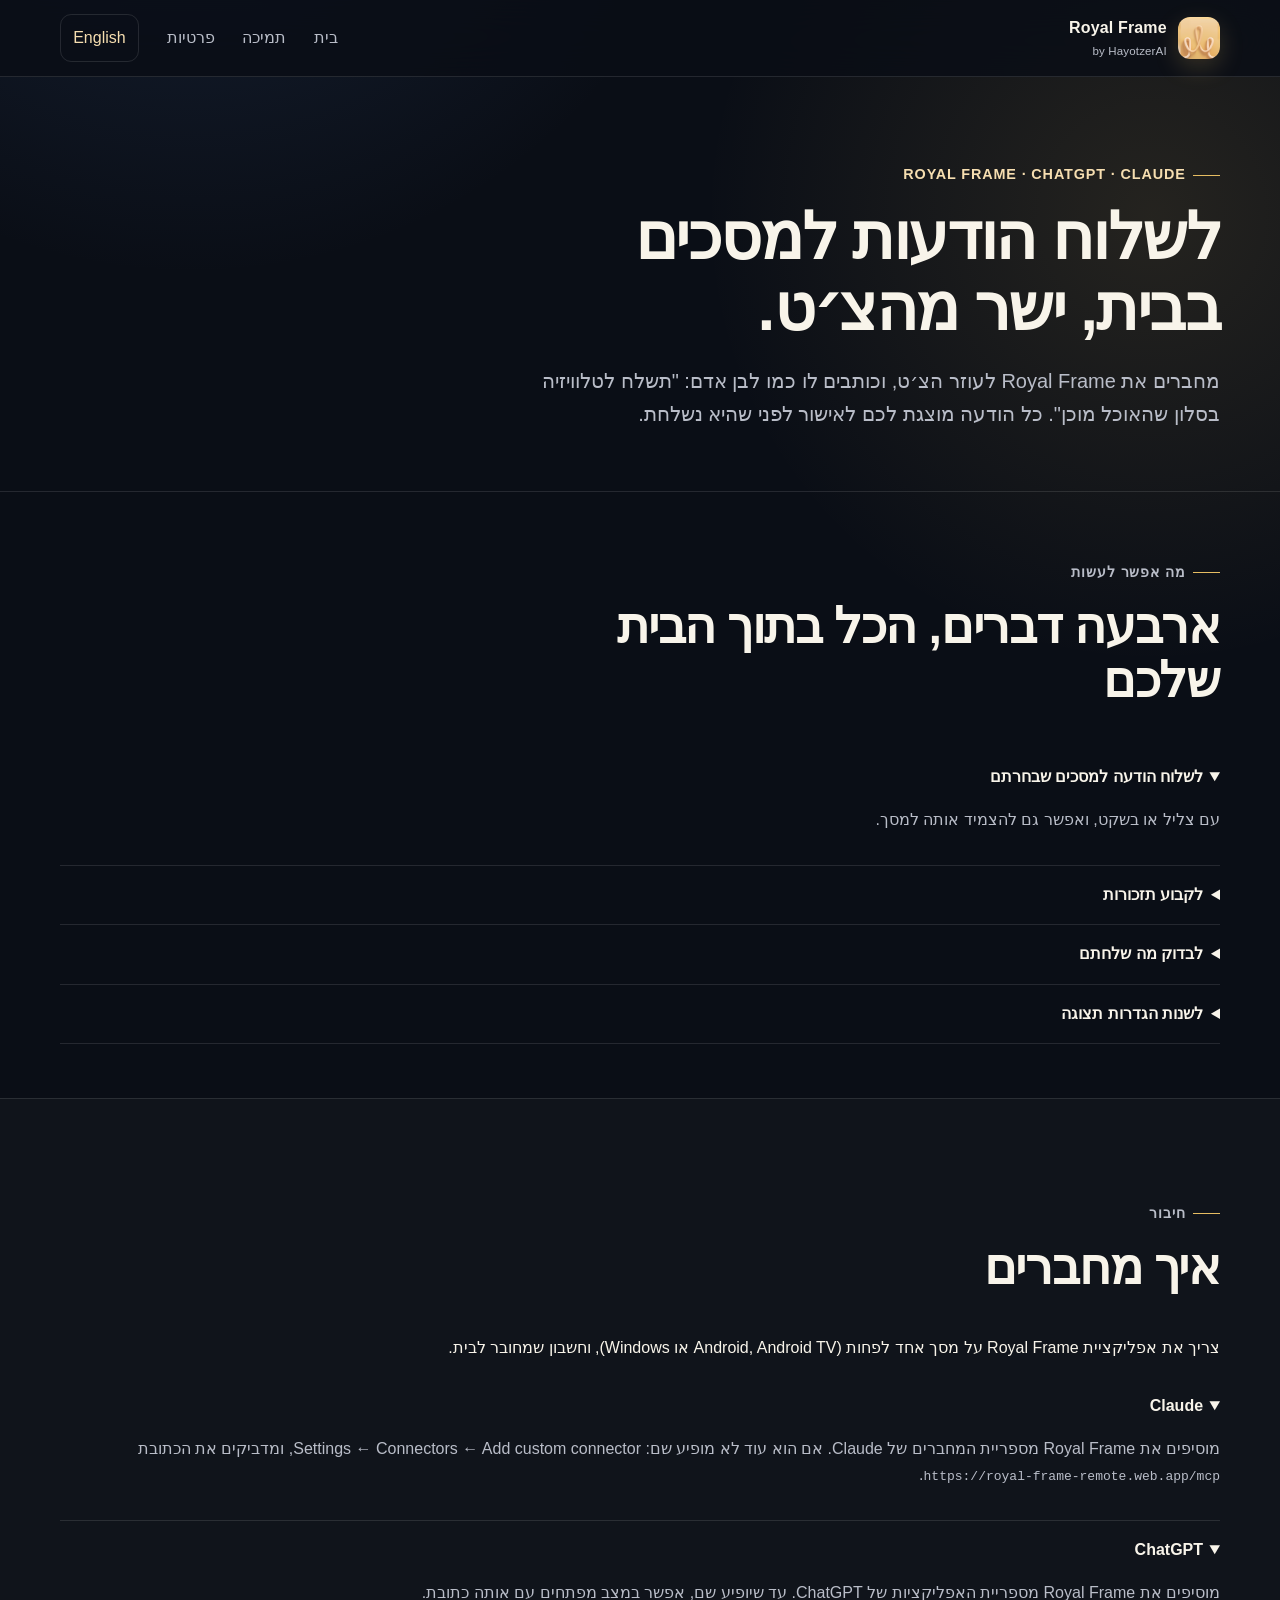
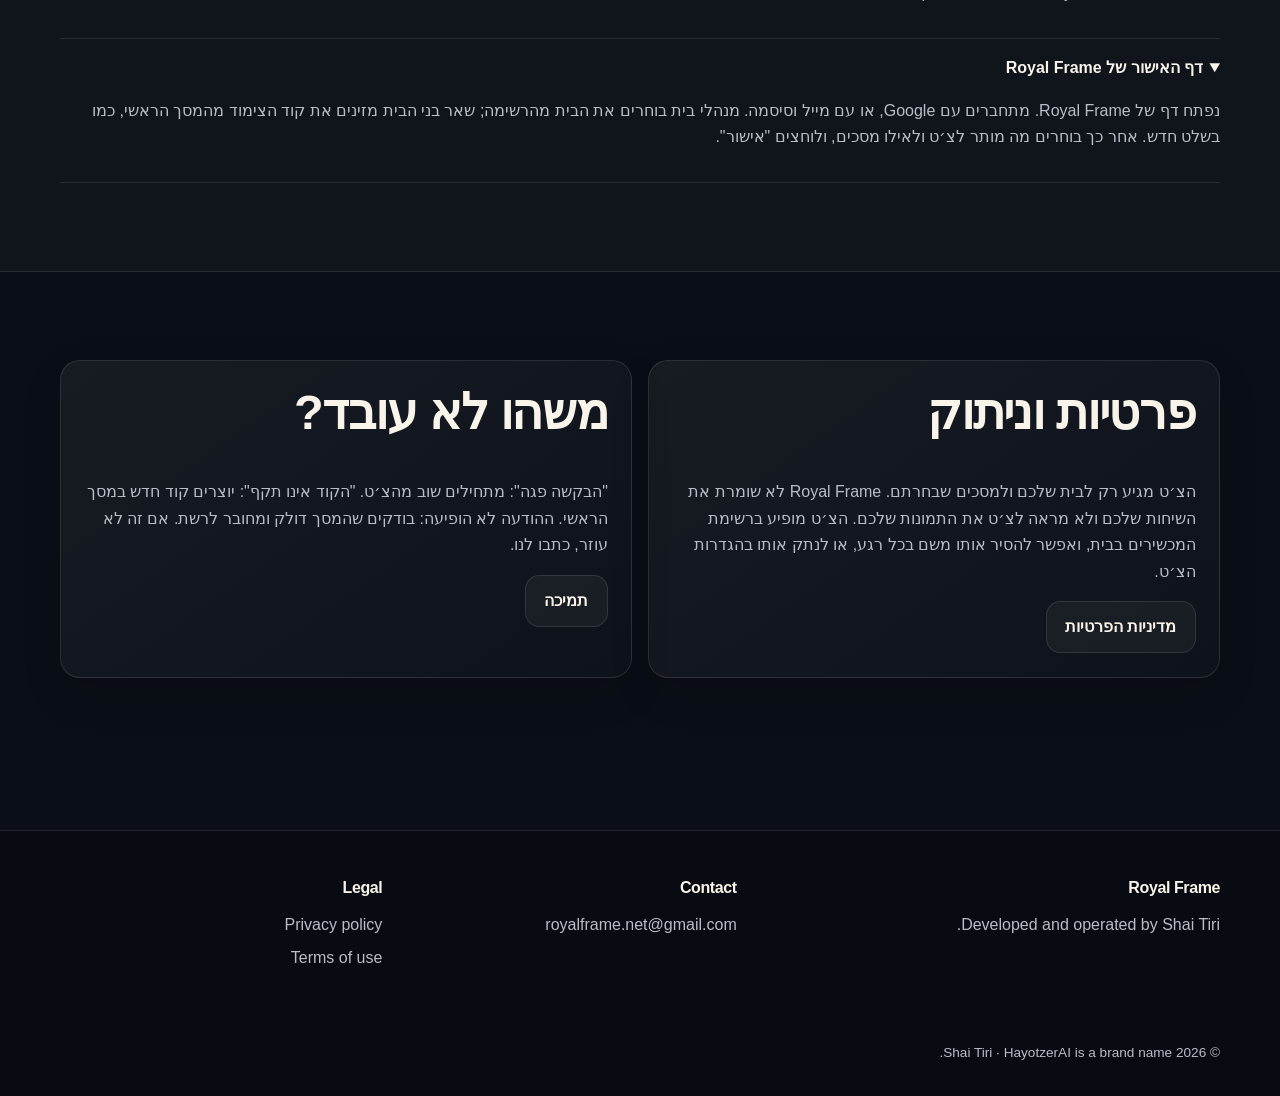
==== assistants.html @ be11fee8 "Add the chat assistants page (ChatGPT, Claude): setup, abilities, privacy, troubleshooting Co-Author" ====
<!doctype html>
<html lang="he" dir="rtl" data-language="he">
<head>
  <meta charset="utf-8"><meta name="viewport" content="width=device-width, initial-scale=1">
  <meta name="description" content="Connect Royal Frame to ChatGPT, Claude and other chat assistants: setup, what it can do, privacy and troubleshooting.">
  <meta name="theme-color" content="#0a0e16">
  <title>Royal Frame in chat assistants — עוזרי צ׳ט</title>
  <link rel="icon" href="assets/royal-frame-icon.png"><link rel="stylesheet" href="styles.css"><script src="site.js" defer></script>
</head>
<body>
  <a class="skip-link" href="#main">דלג לתוכן</a>
  <header class="site-header"><div class="nav-shell"><a class="brand" href="index.html"><img src="assets/royal-frame-icon.png" alt=""><span>Royal Frame<small>by HayotzerAI</small></span></a><nav class="nav-links"><a href="index.html"><span data-lang="he">בית</span><span data-lang="en">Home</span></a><a href="support.html"><span data-lang="he">תמיכה</span><span data-lang="en">Support</span></a><a href="privacy.html"><span data-lang="he">פרטיות</span><span data-lang="en">Privacy</span></a></nav><button class="language-button" type="button" data-language-toggle>English</button></div></header>
  <main id="main">
    <section class="page-hero"><div class="content-shell"><p class="eyebrow">Royal Frame · ChatGPT · Claude</p><h1 data-lang="he">לשלוח הודעות למסכים בבית, ישר מהצ׳ט.</h1><h1 data-lang="en">Send messages to the screens at home, right from the chat.</h1><p class="lead" data-lang="he">מחברים את Royal Frame לעוזר הצ׳ט, וכותבים לו כמו לבן אדם: "תשלח לטלוויזיה בסלון שהאוכל מוכן". כל הודעה מוצגת לכם לאישור לפני שהיא נשלחת.</p><p class="lead" data-lang="en">Connect Royal Frame to your chat assistant and ask in plain words: "Tell the living-room TV that dinner is ready". Every message is shown to you for approval before it is sent.</p></div></section>

    <section class="section compact"><div class="content-shell"><div class="section-heading"><p class="eyebrow"><span data-lang="he">מה אפשר לעשות</span><span data-lang="en">What it can do</span></p><h2 data-lang="he">ארבעה דברים, הכל בתוך הבית שלכם</h2><h2 data-lang="en">Four things, all inside your own Home</h2></div>
      <div class="faq">
        <details open><summary><span data-lang="he">לשלוח הודעה למסכים שבחרתם</span><span data-lang="en">Send a message to chosen screens</span></summary><p data-lang="he">עם צליל או בשקט, ואפשר גם להצמיד אותה למסך.</p><p data-lang="en">With a sound or silently, and optionally pinned.</p></details>
        <details><summary><span data-lang="he">לקבוע תזכורות</span><span data-lang="en">Schedule reminders</span></summary><p data-lang="he">הודעה שתופיע בזמן שבחרתם, עד 14 מועדים בבת אחת. למשל "כל בוקר השבוע בשמונה". אפשר גם להשתמש באירועים מהיומן שלכם בצ׳ט.</p><p data-lang="en">A message that appears at the times you choose, up to 14 at once, such as "every morning this week at eight". Times can also come from your own calendar in the chat.</p></details>
        <details><summary><span data-lang="he">לבדוק מה שלחתם</span><span data-lang="en">Check what you sent</span></summary><p data-lang="he">חיפוש וקריאה של ההודעות שאתם שלחתם, והאם הן הוצגו.</p><p data-lang="en">Search and read the messages you sent, and whether they were displayed.</p></details>
        <details><summary><span data-lang="he">לשנות הגדרות תצוגה</span><span data-lang="en">Change display settings</span></summary><p data-lang="he">למשל ערבוב תמונות או עובי המסגרת. רק אם אישרתם את זה בחיבור.</p><p data-lang="en">Such as shuffle or frame thickness, only if you allowed it when connecting.</p></details>
      </div>
    </div></section>

    <section class="section alt"><div class="content-shell"><div class="section-heading"><p class="eyebrow"><span data-lang="he">חיבור</span><span data-lang="en">Setup</span></p><h2 data-lang="he">איך מחברים</h2><h2 data-lang="en">How to connect</h2></div>
      <p data-lang="he">צריך את אפליקציית Royal Frame על מסך אחד לפחות (Android, Android TV או Windows), וחשבון שמחובר לבית.</p><p data-lang="en">You need the Royal Frame app on at least one screen (Android, Android TV or Windows) and an account that belongs to a Home.</p>
      <div class="faq">
        <details open><summary>Claude</summary><p data-lang="he">מוסיפים את Royal Frame מספריית המחברים של Claude. אם הוא עוד לא מופיע שם: Settings ← Connectors ← Add custom connector, ומדביקים את הכתובת <code dir="ltr">https://royal-frame-remote.web.app/mcp</code>.</p><p data-lang="en">Add Royal Frame from Claude's connector directory. If it is not listed yet: Settings → Connectors → Add custom connector, and paste <code>https://royal-frame-remote.web.app/mcp</code>.</p></details>
        <details open><summary>ChatGPT</summary><p data-lang="he">מוסיפים את Royal Frame מספריית האפליקציות של ChatGPT. עד שיופיע שם, אפשר במצב מפתחים עם אותה כתובת.</p><p data-lang="en">Add Royal Frame from ChatGPT's app directory. Until it is listed there, developer mode works with the same address.</p></details>
        <details open><summary><span data-lang="he">דף האישור של Royal Frame</span><span data-lang="en">The Royal Frame approval page</span></summary><p data-lang="he">נפתח דף של Royal Frame. מתחברים עם Google, או עם מייל וסיסמה. מנהלי בית בוחרים את הבית מהרשימה; שאר בני הבית מזינים את קוד הצימוד מהמסך הראשי, כמו בשלט חדש. אחר כך בוחרים מה מותר לצ׳ט ולאילו מסכים, ולוחצים "אישור".</p><p data-lang="en">A Royal Frame page opens. Sign in with Google, or with email and password. Home managers pick their Home from the list; other members enter the pairing code from the main screen, as with a new remote. Then choose what the chat may do and which screens it may reach, and press Allow.</p></details>
      </div>
    </div></section>

    <section class="section"><div class="content-shell split-panel">
      <div class="card"><h2 data-lang="he">פרטיות וניתוק</h2><h2 data-lang="en">Privacy and disconnecting</h2><p data-lang="he">הצ׳ט מגיע רק לבית שלכם ולמסכים שבחרתם. Royal Frame לא שומרת את השיחות שלכם ולא מראה לצ׳ט את התמונות שלכם. הצ׳ט מופיע ברשימת המכשירים בבית, ואפשר להסיר אותו משם בכל רגע, או לנתק אותו בהגדרות הצ׳ט.</p><p data-lang="en">The chat reaches only your Home and the screens you chose. Royal Frame does not keep your conversations or show your photos to the chat. The chat appears in your Home's device list, where you can remove it at any time, or disconnect it in the chat's settings.</p><a class="button" href="privacy.html#assistants"><span data-lang="he">מדיניות הפרטיות</span><span data-lang="en">Privacy policy</span></a></div>
      <div class="card"><h2 data-lang="he">משהו לא עובד?</h2><h2 data-lang="en">Something not working?</h2><p data-lang="he">"הבקשה פגה": מתחילים שוב מהצ׳ט. "הקוד אינו תקף": יוצרים קוד חדש במסך הראשי. ההודעה לא הופיעה: בודקים שהמסך דולק ומחובר לרשת. אם זה לא עוזר, כתבו לנו.</p><p data-lang="en">"Request expired": start again from the chat. "Code not valid": create a new code on the main screen. Message did not appear: check that the screen is on and online. If that does not help, write to us.</p><a class="button" href="support.html"><span data-lang="he">תמיכה</span><span data-lang="en">Support</span></a></div>
    </div></section>
  </main>
  <footer class="site-footer"><div class="content-shell footer-grid"><div><h3>Royal Frame</h3><p class="muted">Developed and operated by Shai Tiri.</p></div><div><h3>Contact</h3><a href="mailto:royalframe.net@gmail.com">royalframe.net@gmail.com</a></div><div><h3>Legal</h3><a href="privacy.html">Privacy policy</a><a href="terms.html">Terms of use</a></div></div><div class="content-shell footer-note">© <span data-year>2026</span> Shai Tiri · HayotzerAI is a brand name.</div></footer>
</body>
</html>
---- styles.css ----
:root {
  color-scheme: dark;
  --ink: #f8f4ea;
  --muted: #b9bdc8;
  --surface: #151b27;
  --surface-2: #1c2433;
  --line: rgba(255, 255, 255, 0.11);
  --gold: #e6bd62;
  --gold-soft: #f6deb0;
  --blue: #83b9ff;
  --success: #75dda0;
  --shadow: 0 24px 80px rgba(0, 0, 0, 0.38);
}

* { box-sizing: border-box; }

html { scroll-behavior: smooth; }

body {
  margin: 0;
  min-width: 320px;
  background:
    radial-gradient(circle at 15% -10%, rgba(71, 108, 170, 0.24), transparent 34rem),
    radial-gradient(circle at 90% 8%, rgba(230, 189, 98, 0.12), transparent 28rem),
    #0a0e16;
  color: var(--ink);
  font-family: Inter, "Segoe UI", Arial, sans-serif;
  line-height: 1.65;
}

a { color: inherit; }
img { max-width: 100%; display: block; }
button, input, textarea, select { font: inherit; }

.skip-link {
  position: fixed;
  inset-inline-start: 1rem;
  top: -5rem;
  z-index: 100;
  padding: 0.7rem 1rem;
  border-radius: 0.6rem;
  background: var(--gold);
  color: #171006;
}

.skip-link:focus { top: 1rem; }

.site-header {
  position: sticky;
  top: 0;
  z-index: 20;
  border-bottom: 1px solid var(--line);
  background: rgba(10, 14, 22, 0.84);
  backdrop-filter: blur(18px);
}

.nav-shell,
.content-shell {
  width: min(1160px, calc(100% - 2rem));
  margin-inline: auto;
}

.nav-shell {
  min-height: 76px;
  display: flex;
  align-items: center;
  gap: 1rem;
}

.brand {
  display: inline-flex;
  align-items: center;
  gap: 0.7rem;
  margin-inline-end: auto;
  text-decoration: none;
  font-weight: 760;
  letter-spacing: 0.01em;
}

.brand img {
  width: 42px;
  height: 42px;
  border-radius: 12px;
  box-shadow: 0 8px 25px rgba(230, 189, 98, 0.2);
}

.brand small {
  display: block;
  color: var(--muted);
  font-size: 0.72rem;
  font-weight: 500;
}

.nav-links {
  display: flex;
  align-items: center;
  gap: 0.2rem;
}

.nav-links a,
.language-button {
  padding: 0.6rem 0.76rem;
  border: 0;
  border-radius: 0.7rem;
  background: transparent;
  color: var(--muted);
  text-decoration: none;
  cursor: pointer;
}

.nav-links a:hover,
.nav-links a:focus-visible,
.language-button:hover,
.language-button:focus-visible {
  background: rgba(255, 255, 255, 0.07);
  color: var(--ink);
  outline: none;
}

.language-button {
  border: 1px solid var(--line);
  color: var(--gold-soft);
}

.hero {
  padding: clamp(3.6rem, 8vw, 7.2rem) 0 4.5rem;
  overflow: hidden;
}

.hero-grid {
  display: grid;
  grid-template-columns: 0.9fr 1.1fr;
  align-items: center;
  gap: clamp(2rem, 5vw, 5rem);
}

.eyebrow {
  display: inline-flex;
  align-items: center;
  gap: 0.45rem;
  color: var(--gold-soft);
  font-size: 0.9rem;
  font-weight: 700;
  letter-spacing: 0.06em;
  text-transform: uppercase;
}

.eyebrow::before {
  width: 1.7rem;
  height: 1px;
  background: var(--gold);
  content: "";
}

h1, h2, h3 {
  margin-top: 0;
  line-height: 1.12;
  letter-spacing: -0.025em;
}

h1 {
  max-width: 13ch;
  margin-bottom: 1.25rem;
  font-size: clamp(2.7rem, 6vw, 5.6rem);
}

h2 { font-size: clamp(2rem, 3.8vw, 3.2rem); }
h3 { font-size: 1.2rem; }

.lead {
  max-width: 62ch;
  color: var(--muted);
  font-size: clamp(1.05rem, 1.7vw, 1.25rem);
}

.hero-actions,
.inline-actions {
  display: flex;
  flex-wrap: wrap;
  gap: 0.8rem;
  margin-top: 1.8rem;
}

.button {
  display: inline-flex;
  align-items: center;
  justify-content: center;
  min-height: 48px;
  padding: 0.75rem 1.15rem;
  border: 1px solid var(--line);
  border-radius: 0.9rem;
  background: rgba(255, 255, 255, 0.045);
  color: var(--ink);
  font-weight: 700;
  text-decoration: none;
  transition: transform 150ms ease, border-color 150ms ease, background 150ms ease;
}

.button:hover,
.button:focus-visible {
  transform: translateY(-2px);
  border-color: rgba(230, 189, 98, 0.7);
  outline: none;
}

.button.primary {
  border-color: transparent;
  background: linear-gradient(135deg, #f1d486, #d69c36);
  color: #211707;
  box-shadow: 0 12px 35px rgba(214, 156, 54, 0.2);
}

.hero-art {
  position: relative;
  padding: 0.7rem;
  border: 1px solid rgba(230, 189, 98, 0.25);
  border-radius: 1.8rem;
  background: linear-gradient(145deg, rgba(255,255,255,0.09), rgba(255,255,255,0.025));
  box-shadow: var(--shadow);
  transform: rotate(1deg);
}

.hero-art::after {
  position: absolute;
  inset: 0.7rem;
  border: 1px solid rgba(255, 255, 255, 0.18);
  border-radius: 1.25rem;
  pointer-events: none;
  content: "";
}

.hero-art img {
  width: 100%;
  aspect-ratio: 2 / 1;
  border-radius: 1.25rem;
  object-fit: cover;
}

.platform-strip {
  display: grid;
  grid-template-columns: repeat(3, 1fr);
  gap: 1px;
  overflow: hidden;
  margin-top: 2rem;
  border: 1px solid var(--line);
  border-radius: 1rem;
  background: var(--line);
}

.platform-strip span {
  padding: 0.9rem;
  background: rgba(12, 17, 27, 0.92);
  text-align: center;
  color: var(--muted);
  font-size: 0.9rem;
}

.download-section {
  position: relative;
  border-top: 1px solid var(--line);
  background:
    radial-gradient(circle at 20% 10%, rgba(230, 189, 98, 0.1), transparent 26rem),
    linear-gradient(180deg, rgba(255,255,255,0.025), rgba(255,255,255,0));
}

.download-heading { max-width: 790px; }

.beta-notice {
  display: grid;
  grid-template-columns: auto 1fr;
  align-items: start;
  gap: 0.85rem;
  margin: 0 0 1.2rem;
  padding: 1rem 1.15rem;
  border: 1px solid rgba(131, 185, 255, 0.26);
  border-radius: 1rem;
  background: rgba(131, 185, 255, 0.07);
}

.beta-notice p { margin: 0.2rem 0 0; color: var(--muted); }

.beta-dot {
  width: 0.72rem;
  height: 0.72rem;
  margin-top: 0.42rem;
  border-radius: 50%;
  background: var(--blue);
  box-shadow: 0 0 0 5px rgba(131, 185, 255, 0.12);
}

.short-link-panel {
  display: grid;
  grid-template-columns: auto 1fr;
  align-items: center;
  gap: 1.15rem;
  margin: 0 0 1.2rem;
  padding: 1rem 1.15rem;
  border: 1px solid rgba(230, 189, 98, 0.28);
  border-radius: 1rem;
  background: rgba(230, 189, 98, 0.07);
}

.short-link-qr {
  width: 132px;
  height: 132px;
  padding: 6px;
  border-radius: 0.75rem;
  background: #ffffff;
}

.short-link-label {
  margin: 0;
  color: var(--gold-soft);
  font-size: 0.78rem;
  font-weight: 800;
  letter-spacing: 0.12em;
  text-transform: uppercase;
}

.short-link-url {
  display: inline-block;
  margin: 0.2rem 0 0.35rem;
  color: var(--ink);
  font-size: clamp(1.5rem, 4vw, 2.1rem);
  font-weight: 800;
  text-underline-offset: 0.2em;
  overflow-wrap: anywhere;
}

.short-link-panel p:not(.short-link-label) { margin: 0; color: var(--muted); }

.download-grid {
  display: grid;
  grid-template-columns: repeat(2, minmax(0, 1fr));
  gap: 1rem;
}

.download-card {
  position: relative;
  display: flex;
  min-height: 100%;
  flex-direction: column;
  overflow: hidden;
  padding: clamp(1.35rem, 3vw, 2rem);
  border: 1px solid var(--line);
  border-radius: 1.45rem;
  background:
    linear-gradient(145deg, rgba(255,255,255,0.075), rgba(255,255,255,0.018)),
    var(--surface);
  box-shadow: 0 18px 50px rgba(0, 0, 0, 0.2);
}

.download-card::before {
  position: absolute;
  inset: 0 0 auto;
  height: 3px;
  background: linear-gradient(90deg, var(--card-accent, var(--gold)), transparent 78%);
  content: "";
}

.windows-card { --card-accent: #69aaf8; }
.apple-card { --card-accent: #e8e8eb; }
.android-card { --card-accent: #76d6a4; }
.tv-card { --card-accent: #e6bd62; }

.download-card-top {
  display: flex;
  align-items: center;
  gap: 0.8rem;
  margin-bottom: 1.25rem;
}

.platform-icon {
  width: 3.5rem;
  height: 3.5rem;
  display: grid;
  place-items: center;
  border: 1px solid rgba(255,255,255,0.1);
  border-radius: 1rem;
  background: rgba(255,255,255,0.05);
  color: var(--card-accent, var(--gold));
}

.platform-icon svg {
  width: 2rem;
  height: 2rem;
  fill: currentColor;
}

.platform-wordmark {
  width: 9rem;
  padding-inline: 0.75rem;
}

.platform-wordmark img {
  width: 100%;
  max-height: 2rem;
  object-fit: contain;
}

.platform-kicker {
  color: var(--card-accent, var(--gold-soft));
  font-size: 0.78rem;
  font-weight: 800;
  letter-spacing: 0.12em;
  text-transform: uppercase;
}

.download-card h3 { margin-bottom: 0.65rem; font-size: clamp(1.4rem, 2.5vw, 1.85rem); }
.download-card > p { margin-top: 0; color: var(--muted); }

.download-actions {
  display: flex;
  align-items: center;
  flex-wrap: wrap;
  gap: 0.9rem;
  margin-top: auto;
  padding-top: 1rem;
}

.download-actions .button { min-height: 46px; }

.text-link {
  color: var(--gold-soft);
  font-weight: 700;
  text-underline-offset: 0.24em;
}

.text-link:hover,
.text-link:focus-visible { color: var(--ink); }

/* The iPhone Home Screen guide: each step shows the button to look for before naming it. The art is
 * direction-neutral, because Safari places its buttons differently between layouts and versions. */
.ios-guide {
  margin-top: 1.1rem;
  padding-top: 1rem;
  border-top: 1px solid var(--line);
}
.ios-guide-title { margin: 0 0 0.8rem; color: var(--gold-soft); font-weight: 800; }
.ios-steps { margin: 0; padding-inline-start: 1.3rem; }
.ios-steps li { margin-bottom: 1rem; }
.ios-steps li::marker { color: var(--gold); font-weight: 800; }
.ios-steps p { margin: 0.35rem 0 0; color: var(--muted); }
.ios-art { display: flex; align-items: center; flex-wrap: wrap; gap: 0.6rem; }
.ios-art svg { width: 1.25rem; height: 1.25rem; fill: none; stroke: currentColor; stroke-width: 2;
  stroke-linecap: round; stroke-linejoin: round; }
.ios-key {
  width: 2.5rem;
  height: 2.5rem;
  display: grid;
  place-items: center;
  border: 1px solid rgba(230, 189, 98, 0.45);
  border-radius: 0.8rem;
  background: rgba(230, 189, 98, 0.1);
  color: var(--gold);
  font-size: 1.35rem;
  line-height: 1;
}
.ios-arrow { color: var(--muted); }
html[dir="rtl"] .ios-arrow { transform: scaleX(-1); }
.ios-row {
  display: inline-flex;
  align-items: center;
  gap: 0.6rem;
  padding: 0.5rem 0.8rem;
  border: 1px solid rgba(230, 189, 98, 0.45);
  border-radius: 0.8rem;
  background: var(--surface-2);
  color: var(--ink, #fff);
  font-size: 0.92rem;
}
.ios-switch { position: relative; width: 2.6rem; height: 1.55rem; border-radius: 999px; background: #34c759; }
.ios-switch::after {
  position: absolute;
  top: 0.12rem;
  inset-inline-end: 0.12rem;
  width: 1.31rem;
  height: 1.31rem;
  border-radius: 50%;
  background: #fff;
  content: "";
}
.ios-icon { width: 2.75rem; height: 2.75rem; border-radius: 0.7rem; }
.ios-icon-name { color: var(--muted); font-size: 0.85rem; }
.install-notes {
  margin-top: 1rem;
  padding-top: 1rem;
  border-top: 1px solid var(--line);
}

.install-notes summary {
  color: var(--gold-soft);
  font-weight: 750;
  cursor: pointer;
}

.install-notes ol {
  margin: 0.85rem 0 0;
  padding-inline-start: 1.3rem;
  color: var(--muted);
}

.install-notes li + li { margin-top: 0.4rem; }

.account-tip {
  margin: 0.9rem 0 0;
  padding: 0.75rem 0.85rem;
  border-radius: 0.75rem;
  background: rgba(230, 189, 98, 0.08);
  color: var(--gold-soft) !important;
}

.android-one-app {
  max-width: 900px;
  margin: 1.2rem auto 0;
  padding: 0.95rem 1.1rem;
  border-inline-start: 3px solid var(--success);
  border-radius: 0.75rem;
  background: rgba(117, 221, 160, 0.06);
  color: var(--muted);
}

.section { padding: 5.5rem 0; }
.section.compact { padding: 3.4rem 0; }
.section.alt { border-block: 1px solid var(--line); background: rgba(255, 255, 255, 0.025); }

.section-heading {
  max-width: 720px;
  margin-bottom: 2.3rem;
}

.section-heading p { color: var(--muted); }

.card-grid {
  display: grid;
  grid-template-columns: repeat(3, 1fr);
  gap: 1rem;
}

.card {
  padding: 1.45rem;
  border: 1px solid var(--line);
  border-radius: 1.25rem;
  background: linear-gradient(145deg, rgba(255,255,255,0.055), rgba(255,255,255,0.018));
  box-shadow: 0 16px 40px rgba(0, 0, 0, 0.12);
}

.card-icon {
  width: 2.65rem;
  height: 2.65rem;
  display: grid;
  place-items: center;
  margin-bottom: 1rem;
  border-radius: 0.8rem;
  background: rgba(230, 189, 98, 0.12);
  color: var(--gold-soft);
  font-size: 1.25rem;
}

.card p,
.muted { color: var(--muted); }

.split-panel {
  display: grid;
  grid-template-columns: 1fr 1fr;
  gap: 1rem;
}

.statement {
  padding: clamp(1.5rem, 4vw, 3rem);
  border: 1px solid rgba(230, 189, 98, 0.24);
  border-radius: 1.5rem;
  background: linear-gradient(135deg, rgba(230, 189, 98, 0.1), rgba(83, 131, 201, 0.08));
}

.statement strong { color: var(--gold-soft); }

.page-hero {
  padding: 4.5rem 0 2.5rem;
  border-bottom: 1px solid var(--line);
}

.page-hero h1 { max-width: 18ch; font-size: clamp(2.5rem, 5vw, 4.8rem); }

.legal-layout {
  display: grid;
  grid-template-columns: minmax(0, 1fr) 260px;
  align-items: start;
  gap: 2.2rem;
}

.legal-copy {
  max-width: 830px;
  padding: 2rem;
  border: 1px solid var(--line);
  border-radius: 1.3rem;
  background: rgba(255, 255, 255, 0.025);
}

.legal-copy h2 {
  margin-top: 2.5rem;
  font-size: 1.45rem;
}

.legal-copy h2:first-child { margin-top: 0; }
.legal-copy li + li { margin-top: 0.45rem; }

.legal-nav {
  position: sticky;
  top: 98px;
  padding: 1rem;
  border: 1px solid var(--line);
  border-radius: 1rem;
  background: rgba(255, 255, 255, 0.025);
}

.legal-nav a {
  display: block;
  padding: 0.45rem;
  border-radius: 0.45rem;
  color: var(--muted);
  text-decoration: none;
}

.legal-nav a:hover { color: var(--ink); background: rgba(255,255,255,0.05); }

.contact-card {
  display: grid;
  grid-template-columns: auto 1fr;
  gap: 1rem;
  align-items: center;
  padding: 1.4rem;
  border: 1px solid rgba(117, 221, 160, 0.25);
  border-radius: 1.25rem;
  background: rgba(117, 221, 160, 0.06);
}

.contact-card .card-icon { margin: 0; }

.faq details {
  border-bottom: 1px solid var(--line);
  padding: 1rem 0;
}

.faq summary {
  cursor: pointer;
  font-weight: 700;
}

.faq details p { color: var(--muted); }

.notice {
  padding: 1rem 1.1rem;
  border-inline-start: 3px solid var(--gold);
  border-radius: 0.6rem;
  background: rgba(230, 189, 98, 0.08);
  color: var(--gold-soft);
}

.site-footer {
  margin-top: 4rem;
  border-top: 1px solid var(--line);
  background: rgba(0, 0, 0, 0.18);
}

.footer-grid {
  display: grid;
  grid-template-columns: 1.4fr 1fr 1fr;
  gap: 2rem;
  padding: 3rem 0;
}

.footer-grid h3 { font-size: 1rem; }
.footer-grid a { display: block; margin: 0.4rem 0; color: var(--muted); text-decoration: none; }
.footer-grid a:hover { color: var(--ink); }
.footer-note { padding: 1rem 0 2rem; color: var(--muted); font-size: 0.85rem; }

[data-lang="en"] { display: none; }
html[data-language="en"] [data-lang="he"] { display: none; }
html[data-language="en"] [data-lang="en"] { display: revert; }

@media (max-width: 900px) {
  .hero-grid,
  .split-panel,
  .legal-layout { grid-template-columns: 1fr; }
  .card-grid { grid-template-columns: repeat(2, 1fr); }
  .download-grid { grid-template-columns: 1fr; }
  .legal-nav { position: static; order: -1; }
  .legal-nav a { display: inline-block; }
}

@media (max-width: 720px) {
  .nav-shell { min-height: 66px; flex-wrap: wrap; padding-block: 0.65rem; }
  .brand { width: calc(100% - 5rem); }
  .nav-links { width: 100%; overflow-x: auto; padding-bottom: 0.15rem; }
  .nav-links a { white-space: nowrap; }
  .card-grid,
  .footer-grid { grid-template-columns: 1fr; }
  .hero { padding-top: 3rem; }
  .hero-art { transform: none; }
  .platform-strip { grid-template-columns: 1fr; }
  .short-link-panel { grid-template-columns: 1fr; justify-items: center; text-align: center; }
  .legal-copy { padding: 1.2rem; }
}

@media (prefers-reduced-motion: reduce) {
  *, *::before, *::after { scroll-behavior: auto !important; transition: none !important; }
}
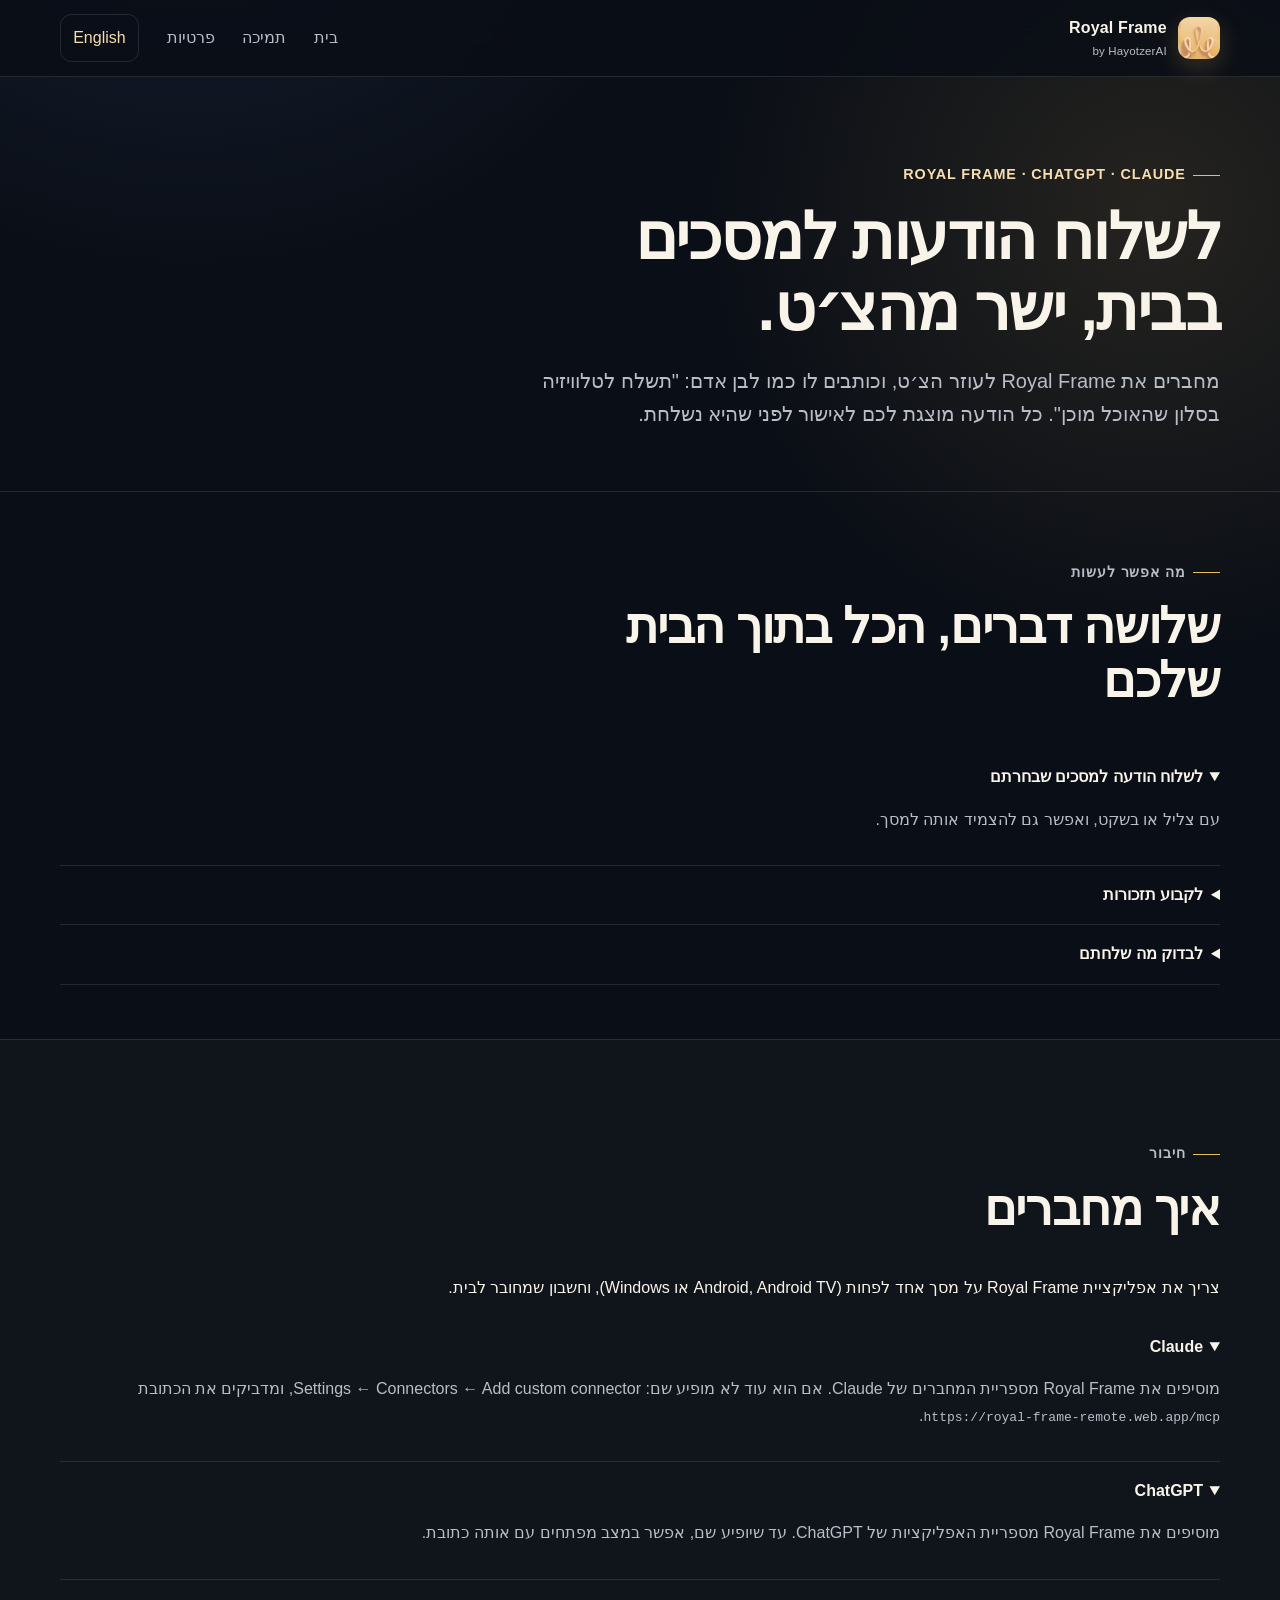
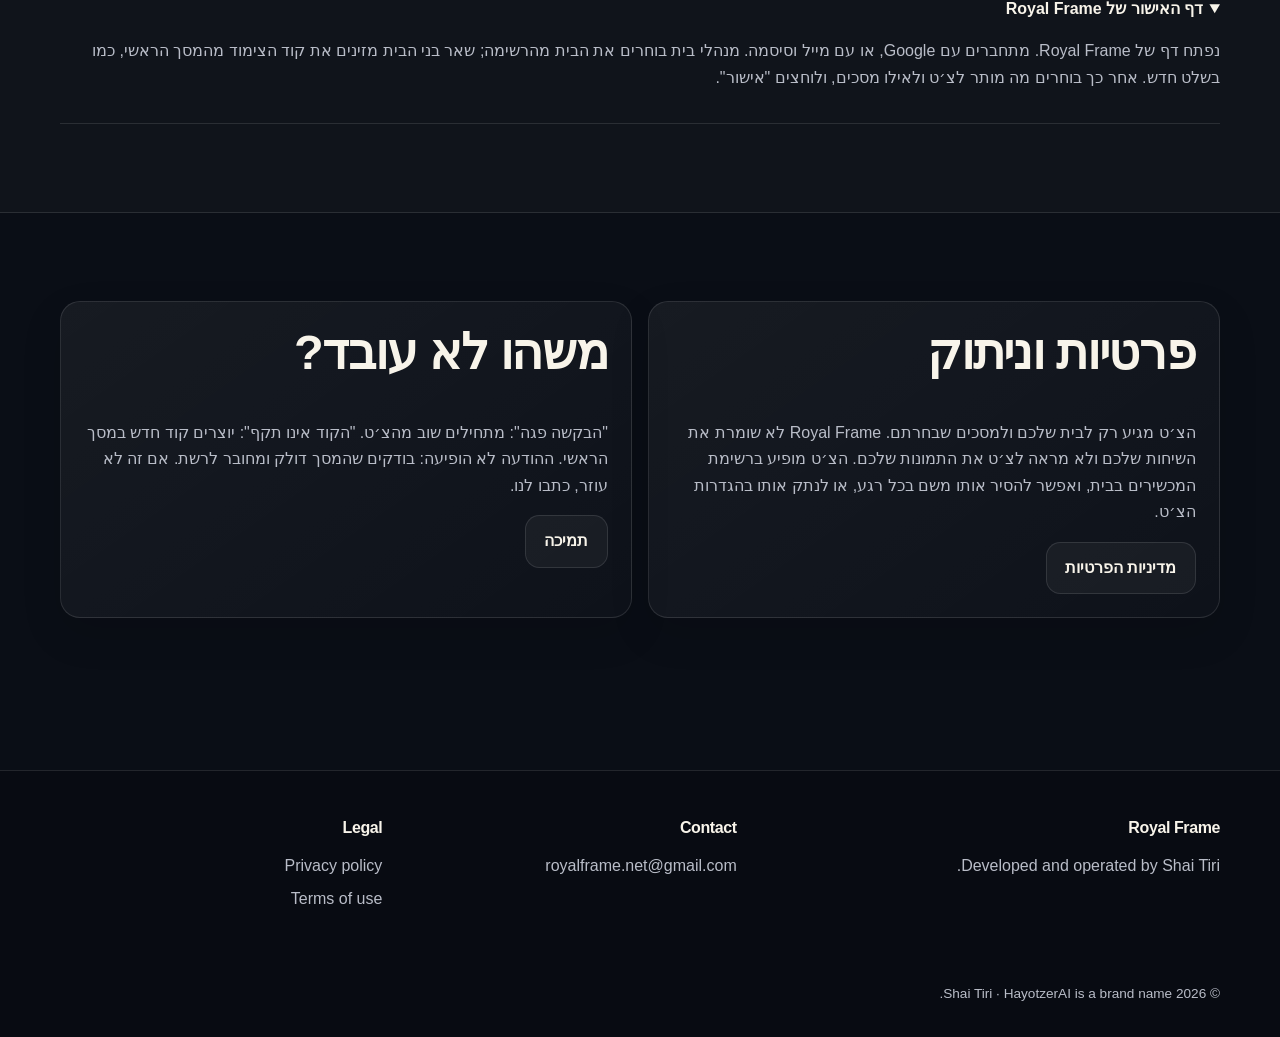
==== commit 195c2448: "Assistants page: three abilities for now (display settings come later) Co-Authored-By: Claude Opus 5" ====
--- a/assistants.html
+++ b/assistants.html
@@ -13,12 +13,11 @@
   <main id="main">
     <section class="page-hero"><div class="content-shell"><p class="eyebrow">Royal Frame · ChatGPT · Claude</p><h1 data-lang="he">לשלוח הודעות למסכים בבית, ישר מהצ׳ט.</h1><h1 data-lang="en">Send messages to the screens at home, right from the chat.</h1><p class="lead" data-lang="he">מחברים את Royal Frame לעוזר הצ׳ט, וכותבים לו כמו לבן אדם: "תשלח לטלוויזיה בסלון שהאוכל מוכן". כל הודעה מוצגת לכם לאישור לפני שהיא נשלחת.</p><p class="lead" data-lang="en">Connect Royal Frame to your chat assistant and ask in plain words: "Tell the living-room TV that dinner is ready". Every message is shown to you for approval before it is sent.</p></div></section>
 
-    <section class="section compact"><div class="content-shell"><div class="section-heading"><p class="eyebrow"><span data-lang="he">מה אפשר לעשות</span><span data-lang="en">What it can do</span></p><h2 data-lang="he">ארבעה דברים, הכל בתוך הבית שלכם</h2><h2 data-lang="en">Four things, all inside your own Home</h2></div>
+    <section class="section compact"><div class="content-shell"><div class="section-heading"><p class="eyebrow"><span data-lang="he">מה אפשר לעשות</span><span data-lang="en">What it can do</span></p><h2 data-lang="he">שלושה דברים, הכל בתוך הבית שלכם</h2><h2 data-lang="en">Three things, all inside your own Home</h2></div>
       <div class="faq">
         <details open><summary><span data-lang="he">לשלוח הודעה למסכים שבחרתם</span><span data-lang="en">Send a message to chosen screens</span></summary><p data-lang="he">עם צליל או בשקט, ואפשר גם להצמיד אותה למסך.</p><p data-lang="en">With a sound or silently, and optionally pinned.</p></details>
         <details><summary><span data-lang="he">לקבוע תזכורות</span><span data-lang="en">Schedule reminders</span></summary><p data-lang="he">הודעה שתופיע בזמן שבחרתם, עד 14 מועדים בבת אחת. למשל "כל בוקר השבוע בשמונה". אפשר גם להשתמש באירועים מהיומן שלכם בצ׳ט.</p><p data-lang="en">A message that appears at the times you choose, up to 14 at once, such as "every morning this week at eight". Times can also come from your own calendar in the chat.</p></details>
         <details><summary><span data-lang="he">לבדוק מה שלחתם</span><span data-lang="en">Check what you sent</span></summary><p data-lang="he">חיפוש וקריאה של ההודעות שאתם שלחתם, והאם הן הוצגו.</p><p data-lang="en">Search and read the messages you sent, and whether they were displayed.</p></details>
-        <details><summary><span data-lang="he">לשנות הגדרות תצוגה</span><span data-lang="en">Change display settings</span></summary><p data-lang="he">למשל ערבוב תמונות או עובי המסגרת. רק אם אישרתם את זה בחיבור.</p><p data-lang="en">Such as shuffle or frame thickness, only if you allowed it when connecting.</p></details>
       </div>
     </div></section>
 
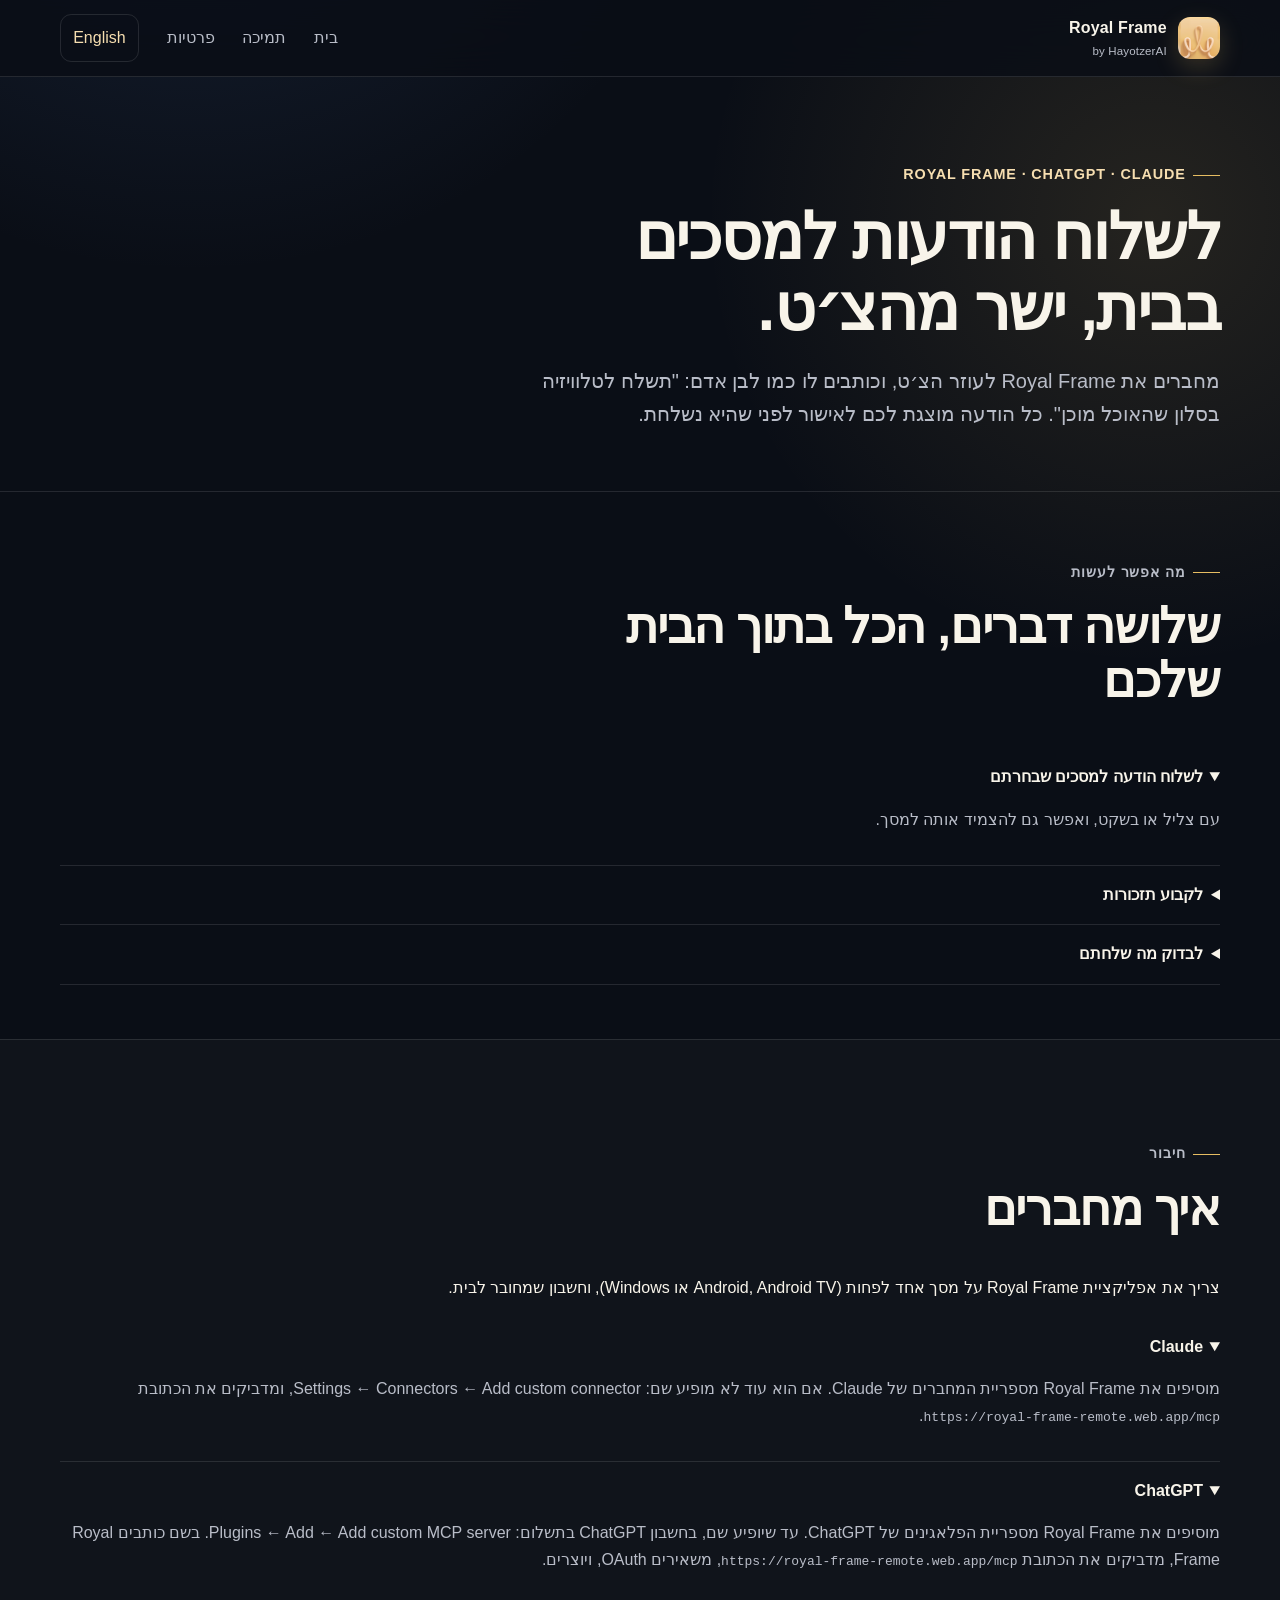
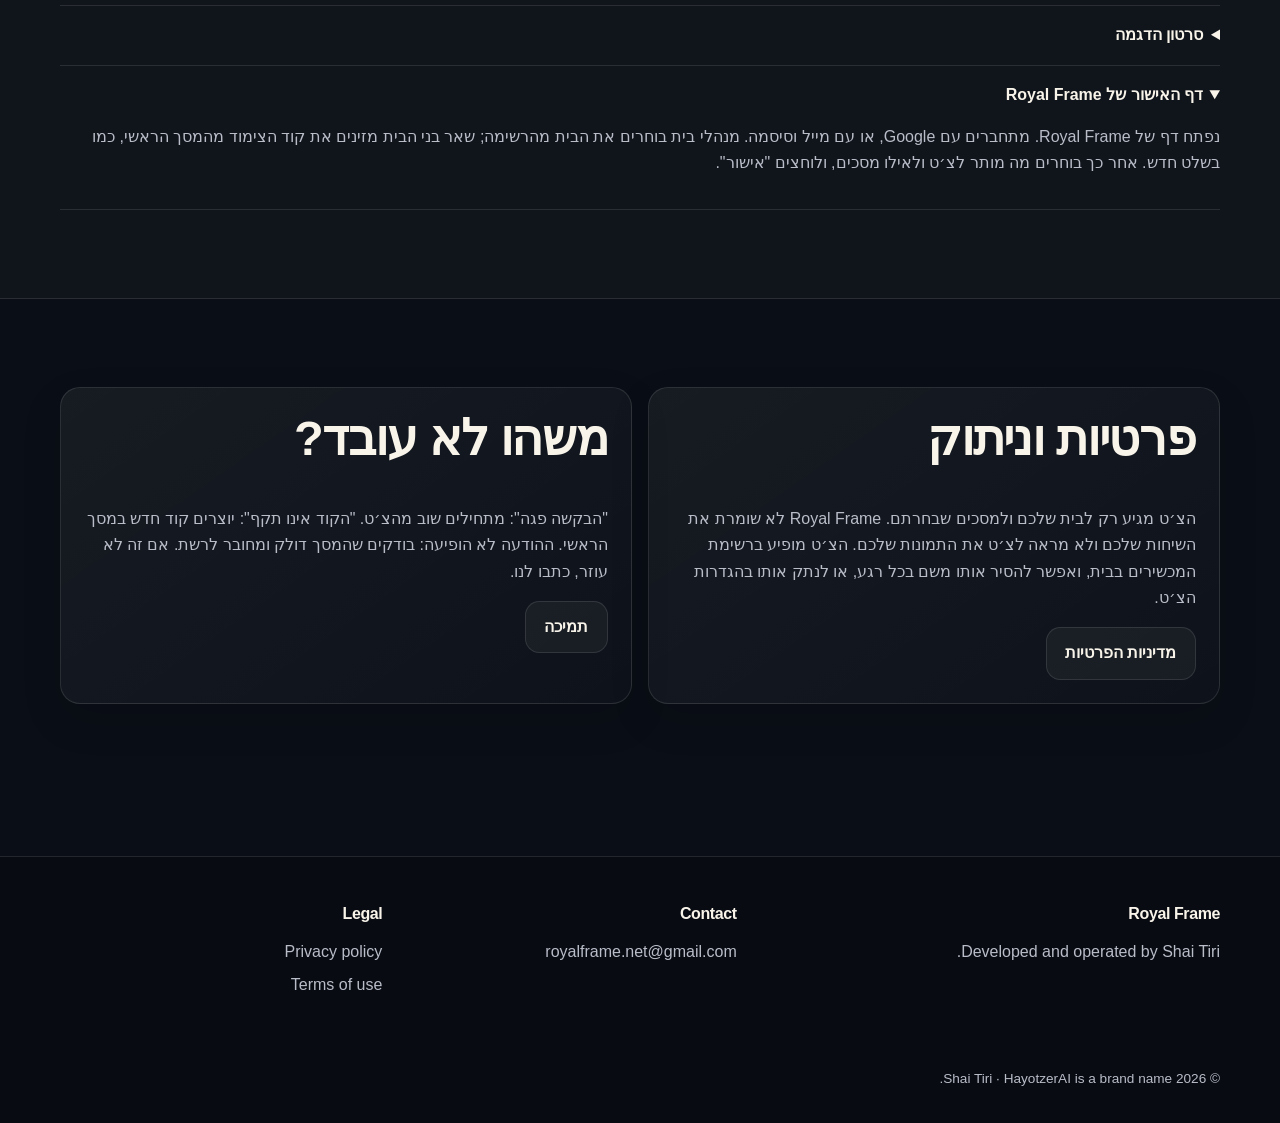
==== commit cdb4ee48: "Assistants page: ChatGPT custom MCP server steps and the demo video Co-Authored-By: Claude Opus 5.5 " ====
--- a/assistants.html
+++ b/assistants.html
@@ -25,7 +25,8 @@
       <p data-lang="he">צריך את אפליקציית Royal Frame על מסך אחד לפחות (Android, Android TV או Windows), וחשבון שמחובר לבית.</p><p data-lang="en">You need the Royal Frame app on at least one screen (Android, Android TV or Windows) and an account that belongs to a Home.</p>
       <div class="faq">
         <details open><summary>Claude</summary><p data-lang="he">מוסיפים את Royal Frame מספריית המחברים של Claude. אם הוא עוד לא מופיע שם: Settings ← Connectors ← Add custom connector, ומדביקים את הכתובת <code dir="ltr">https://royal-frame-remote.web.app/mcp</code>.</p><p data-lang="en">Add Royal Frame from Claude's connector directory. If it is not listed yet: Settings → Connectors → Add custom connector, and paste <code>https://royal-frame-remote.web.app/mcp</code>.</p></details>
-        <details open><summary>ChatGPT</summary><p data-lang="he">מוסיפים את Royal Frame מספריית האפליקציות של ChatGPT. עד שיופיע שם, אפשר במצב מפתחים עם אותה כתובת.</p><p data-lang="en">Add Royal Frame from ChatGPT's app directory. Until it is listed there, developer mode works with the same address.</p></details>
+        <details open><summary>ChatGPT</summary><p data-lang="he">מוסיפים את Royal Frame מספריית הפלאגינים של ChatGPT. עד שיופיע שם, בחשבון ChatGPT בתשלום: Plugins ← Add ← Add custom MCP server. בשם כותבים Royal Frame, מדביקים את הכתובת <code dir="ltr">https://royal-frame-remote.web.app/mcp</code>, משאירים OAuth, ויוצרים.</p><p data-lang="en">Add Royal Frame from ChatGPT's plugin directory. Until it is listed there, on a paid ChatGPT plan: Plugins → Add → Add custom MCP server. Name it Royal Frame, paste <code>https://royal-frame-remote.web.app/mcp</code>, keep OAuth, and create it.</p></details>
+        <details><summary><span data-lang="he">סרטון הדגמה</span><span data-lang="en">Demo video</span></summary><p data-lang="he">דקתיים שמראות שליחת הודעה, תזכורת ובדיקה של מה שנשלח: <a href="https://youtu.be/kJWQs1eRqDY">youtu.be/kJWQs1eRqDY</a></p><p data-lang="en">Two minutes showing a message, a reminder and a check of what was sent: <a href="https://youtu.be/kJWQs1eRqDY">youtu.be/kJWQs1eRqDY</a></p></details>
         <details open><summary><span data-lang="he">דף האישור של Royal Frame</span><span data-lang="en">The Royal Frame approval page</span></summary><p data-lang="he">נפתח דף של Royal Frame. מתחברים עם Google, או עם מייל וסיסמה. מנהלי בית בוחרים את הבית מהרשימה; שאר בני הבית מזינים את קוד הצימוד מהמסך הראשי, כמו בשלט חדש. אחר כך בוחרים מה מותר לצ׳ט ולאילו מסכים, ולוחצים "אישור".</p><p data-lang="en">A Royal Frame page opens. Sign in with Google, or with email and password. Home managers pick their Home from the list; other members enter the pairing code from the main screen, as with a new remote. Then choose what the chat may do and which screens it may reach, and press Allow.</p></details>
       </div>
     </div></section>
